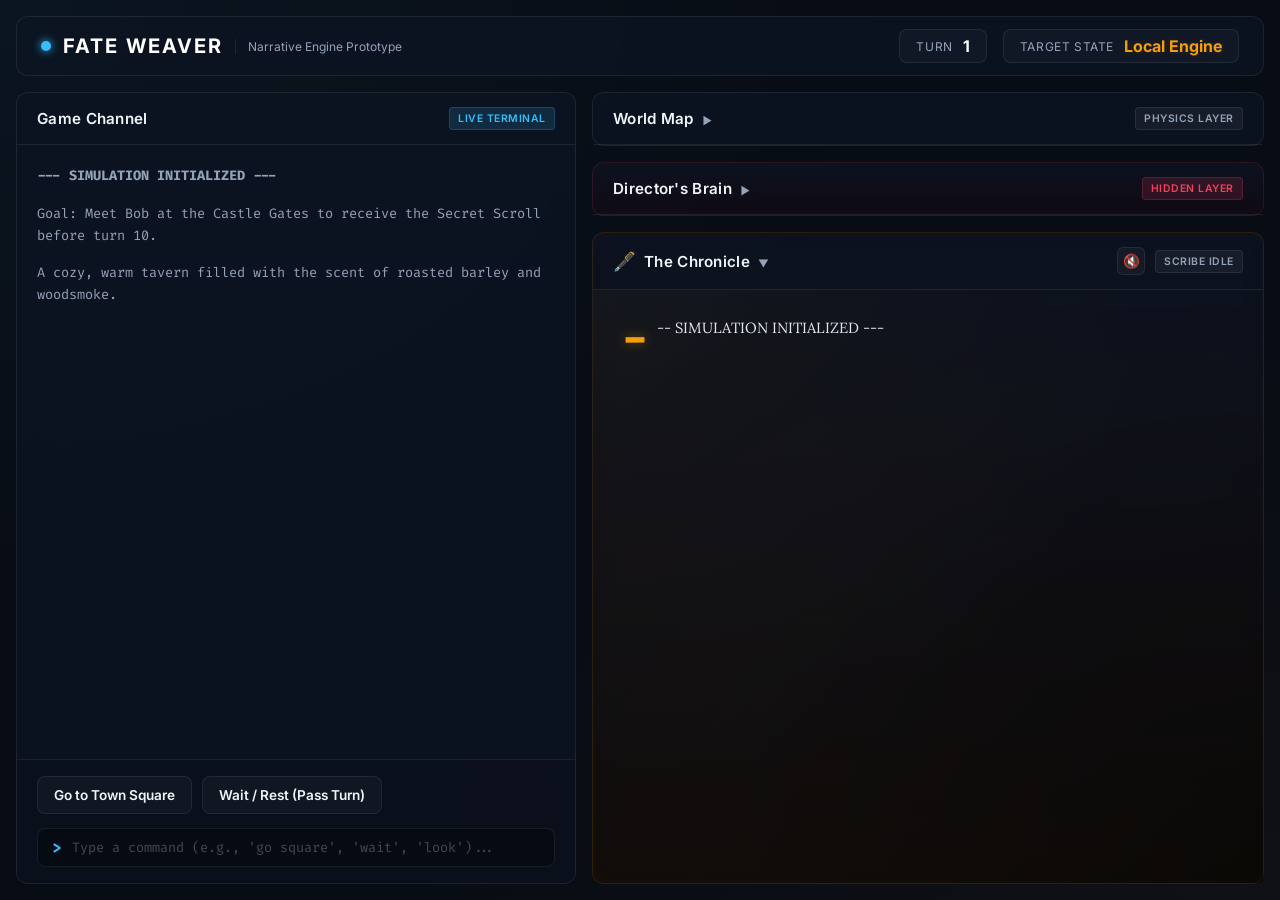
==== index.html @ f789c4ca "baseline: fate weaver engine with dynamic director prompt" ====
<!DOCTYPE html>
<html lang="en">
<head>
    <meta charset="UTF-8">
    <meta name="viewport" content="width=device-width, initial-scale=1.0">
    <title>Fate Weaver: Narrative Convergence Prototype</title>
    <link rel="stylesheet" href="style.css">
    <link href="https://fonts.googleapis.com/css2?family=Fira+Code:wght@400;600&family=Inter:wght@300;400;600;700&family=Lora:ital,wght@0,400;0,600;1,400&display=swap" rel="stylesheet">
</head>
<body>
    <div class="app-container">
        <!-- Header -->
        <header class="app-header">
            <div class="logo">
                <span class="pulse-dot"></span>
                <h1>FATE WEAVER</h1>
                <span class="subtitle">Narrative Engine Prototype</span>
            </div>
            <div class="header-stats">

                <div class="stat-box">
                    <span class="stat-label">Turn</span>
                    <span id="turn-counter" class="stat-value">0</span>
                </div>
                <div class="stat-box">
                    <span class="stat-label">Target State</span>
                    <span id="target-state-badge" class="stat-value warning">Pending</span>
                </div>
            </div>
        </header>

        <!-- Main Workspace -->
        <main class="app-main">
            <!-- Left Column: Full-Height Game Terminal -->
            <section class="panel game-panel">
                <div class="panel-header">
                    <h2>Game Channel</h2>
                    <span class="badge">Live Terminal</span>
                </div>
                <div class="terminal-output" id="terminal-output">
                    <!-- Logs will be appended here -->
                </div>
                <div class="action-bar">
                    <div class="action-buttons" id="action-buttons">
                        <!-- Dynamic buttons will appear here -->
                    </div>
                    <form id="command-form" class="command-form">
                        <span class="prompt">&gt;</span>
                        <input type="text" id="command-input" placeholder="Type a command (e.g., 'go square', 'wait', 'look')..." autocomplete="off">
                    </form>
                </div>
            </section>

            <!-- Right Column: Map, Brain, and Chronicle -->
            <section class="panel-group">
                <!-- Top: World Map Visualization -->
                <div class="panel map-panel collapsed">
                    <div class="panel-header">
                        <h2>World Map</h2>
                        <span class="badge secondary">Physics Layer</span>
                    </div>
                    <div class="map-viewport">
                        <div class="map-connections" id="map-connections">
                            <!-- Visual lines connecting nodes -->
                        </div>
                        <div class="map-nodes" id="map-nodes">
                            <!-- Map rooms will be rendered here dynamically -->
                        </div>
                    </div>
                </div>

                <!-- Middle: Director's Brain (The Hidden Engine) -->
                <div class="panel director-panel collapsed">
                    <div class="panel-header">
                        <h2>Director's Brain</h2>
                        <span class="badge danger">Hidden Layer</span>
                    </div>
                    <div class="director-dashboard">
                        <!-- Top Row: Story Progression -->
                        <div class="dashboard-row-progression">
                            <div class="metric objective-metric">
                                <span class="metric-label">Active Milestone Target</span>
                                <div class="milestone-display-horizontal">
                                    <div class="metric-value text-glow" id="active-milestone-title">Loading Milestone...</div>
                                    <p class="milestone-desc" id="active-milestone-desc">Calculating story objectives...</p>
                                </div>
                                <div class="hud-stats-row-horizontal">
                                    <span><strong>Path Distance:</strong> <span id="actor-distance">N/A</span></span>
                                    <span style="margin-left: 20px;"><strong>Player Inventory:</strong> <span id="player-inventory" style="color: #fbbf24; font-family: 'Fira Code', monospace;">None</span></span>
                                </div>
                            </div>
                            <div class="metric milestones-metric-container">
                                <span class="metric-label">Story Milestones Progress</span>
                                <div id="story-milestones-list" class="story-milestones-list-horizontal">
                                    <!-- Dynamic checklist of milestones -->
                                </div>
                            </div>
                        </div>

                        <!-- Bottom Row: Diagnostics -->
                        <div class="dashboard-grid-horizontal">
                            <div class="metric mode-metric">
                                <span class="metric-label">Engine Mode</span>
                                <span class="metric-value" id="director-mode">Passive Monitor</span>
                            </div>
                            <div class="metric utilities-metric">
                                <span class="metric-label">NPC Utility Monitoring</span>
                                <div id="actor-utilities-list" class="actor-utilities-list-horizontal">
                                    <!-- Dynamic NPC desires will be injected here -->
                                </div>
                            </div>
                            <div class="metric nudges-metric">
                                <span class="metric-label">Active Nudges & Interventions</span>
                                <div class="nudges-log" id="nudges-log">
                                    <!-- Dynamic Director thoughts -->
                                </div>
                            </div>
                        </div>
                    </div>
                </div>

                <!-- Bottom: The Writer's Book Panel (Chronicle) -->
                <div class="panel book-panel">
                    <div class="panel-header">
                        <div style="display: flex; align-items: center; gap: 8px;">
                            <span class="quill-icon" id="quill-icon">🖋️</span>
                            <h2>The Chronicle</h2>
                        </div>
                        <div style="display: flex; align-items: center; gap: 10px;">
                            <button id="tts-toggle" class="btn-icon" title="Toggle Narrator Voice">🔊</button>
                            <span class="badge secondary" id="writer-status">Scribe Idle</span>
                        </div>
                    </div>
                    <div class="book-content" id="book-content">
                        <div class="book-pages" id="book-pages">
                            <p class="book-placeholder">The pages are blank. Begin the journey to write the chronicle...</p>
                        </div>
                    </div>
                </div>
            </section>
        </main>
    </div>

    <script type="module" src="game.js"></script>
</body>
</html>
---- style.css ----
:root {
    --bg-color: #080c14;
    --panel-bg: rgba(13, 20, 35, 0.75);
    --border-color: rgba(255, 255, 255, 0.08);
    --text-primary: #f1f5f9;
    --text-secondary: #94a3b8;
    
    --accent-blue: #38bdf8;
    --accent-blue-glow: rgba(56, 189, 248, 0.15);
    
    --accent-amber: #f59e0b;
    --accent-amber-glow: rgba(245, 158, 11, 0.15);
    
    --accent-red: #f43f5e;
    --accent-red-glow: rgba(244, 63, 94, 0.15);

    --accent-green: #10b981;
}

* {
    box-sizing: border-box;
    margin: 0;
    padding: 0;
}

body {
    background-color: var(--bg-color);
    color: var(--text-primary);
    font-family: 'Inter', sans-serif;
    height: 100vh;
    overflow: hidden;
    background-image: 
        radial-gradient(at 0% 0%, rgba(56, 189, 248, 0.05) 0px, transparent 50%),
        radial-gradient(at 100% 100%, rgba(245, 158, 11, 0.03) 0px, transparent 50%);
}

.app-container {
    display: flex;
    flex-direction: column;
    height: 100vh;
    padding: 16px;
    gap: 16px;
}

/* Header styling */
.app-header {
    display: flex;
    justify-content: space-between;
    align-items: center;
    padding: 12px 24px;
    background: var(--panel-bg);
    border: 1px solid var(--border-color);
    border-radius: 12px;
    backdrop-filter: blur(12px);
}

.logo {
    display: flex;
    align-items: center;
    gap: 12px;
}

.pulse-dot {
    width: 10px;
    height: 10px;
    background-color: var(--accent-blue);
    border-radius: 50%;
    box-shadow: 0 0 10px var(--accent-blue);
    animation: pulse 2s infinite;
}

@keyframes pulse {
    0% { transform: scale(0.95); box-shadow: 0 0 0 0 rgba(56, 189, 248, 0.7); }
    70% { transform: scale(1); box-shadow: 0 0 0 10px rgba(56, 189, 248, 0); }
    100% { transform: scale(0.95); box-shadow: 0 0 0 0 rgba(56, 189, 248, 0); }
}

.logo h1 {
    font-size: 1.25rem;
    font-weight: 700;
    letter-spacing: 0.1em;
    color: #fff;
}

.subtitle {
    font-size: 0.75rem;
    color: var(--text-secondary);
    border-left: 1px solid var(--border-color);
    padding-left: 12px;
}

.header-stats {
    display: flex;
    align-items: center;
    gap: 16px;
}

.settings-group {
    display: flex;
    gap: 8px;
}

.settings-group input {
    background: rgba(0, 0, 0, 0.3);
    border: 1px solid var(--border-color);
    padding: 6px 12px;
    border-radius: 8px;
    color: var(--text-primary);
    font-family: 'Fira Code', monospace;
    font-size: 0.75rem;
    width: 180px;
    outline: none;
    transition: all 0.2s ease;
}

.settings-group input:focus {
    border-color: var(--accent-blue);
    box-shadow: 0 0 8px var(--accent-blue-glow);
}


.stat-box {
    background: rgba(255, 255, 255, 0.03);
    border: 1px solid var(--border-color);
    padding: 6px 16px;
    border-radius: 8px;
    display: flex;
    align-items: center;
    gap: 10px;
}

.stat-label {
    font-size: 0.75rem;
    text-transform: uppercase;
    color: var(--text-secondary);
    letter-spacing: 0.05em;
}

.stat-value {
    font-weight: 700;
    color: #fff;
}

.stat-value.warning {
    color: var(--accent-amber);
    text-shadow: 0 0 8px var(--accent-amber-glow);
}

.stat-value.success {
    color: var(--accent-green);
    text-shadow: 0 0 8px rgba(16, 185, 129, 0.2);
}

/* Layout Main structure */
.app-main {
    display: grid;
    grid-template-columns: 1fr 1.2fr;
    gap: 16px;
    flex-grow: 1;
    min-height: 0;
}

.panel-group {
    display: flex;
    flex-direction: column;
    gap: 16px;
    min-height: 0;
}

/* Panel Design */
.panel {
    background: var(--panel-bg);
    border: 1px solid var(--border-color);
    border-radius: 12px;
    backdrop-filter: blur(12px);
    display: flex;
    flex-direction: column;
    min-height: 0;
}

.panel-header {
    display: flex;
    justify-content: space-between;
    align-items: center;
    padding: 14px 20px;
    border-bottom: 1px solid var(--border-color);
}

.panel-header h2 {
    font-size: 0.95rem;
    font-weight: 600;
    letter-spacing: 0.02em;
}

.badge {
    font-size: 0.65rem;
    text-transform: uppercase;
    padding: 4px 8px;
    border-radius: 4px;
    background: var(--accent-blue-glow);
    color: var(--accent-blue);
    border: 1px solid rgba(56, 189, 248, 0.2);
    letter-spacing: 0.05em;
    font-weight: 600;
}

.badge.secondary {
    background: rgba(255, 255, 255, 0.05);
    color: var(--text-secondary);
    border-color: var(--border-color);
}

.badge.danger {
    background: var(--accent-red-glow);
    color: var(--accent-red);
    border-color: rgba(244, 63, 94, 0.2);
}

/* Left panel (Game Channel Console) */
.game-panel {
    flex-grow: 1;
}

.terminal-output {
    flex-grow: 1;
    overflow-y: auto;
    padding: 20px;
    font-family: 'Fira Code', monospace;
    font-size: 0.85rem;
    line-height: 1.6;
    display: flex;
    flex-direction: column;
    gap: 12px;
}

.terminal-output p {
    margin-bottom: 4px;
}

.log-system {
    color: var(--text-secondary);
}

.log-player {
    color: var(--accent-blue);
    border-left: 2px solid var(--accent-blue);
    padding-left: 8px;
}

.log-npc {
    color: var(--accent-amber);
    border-left: 2px solid var(--accent-amber);
    padding-left: 8px;
}

.log-event {
    color: var(--accent-green);
    background: rgba(16, 185, 129, 0.05);
    padding: 8px 12px;
    border-radius: 6px;
}

.log-director-announce {
    color: var(--accent-red);
    background: rgba(244, 63, 94, 0.05);
    padding: 8px 12px;
    border-radius: 6px;
    font-weight: 600;
}

.action-bar {
    padding: 16px 20px;
    border-top: 1px solid var(--border-color);
    background: rgba(0, 0, 0, 0.1);
}

.action-buttons {
    display: flex;
    flex-wrap: wrap;
    gap: 10px;
}

.btn {
    background: rgba(255, 255, 255, 0.03);
    border: 1px solid var(--border-color);
    color: var(--text-primary);
    padding: 10px 16px;
    border-radius: 8px;
    font-family: 'Inter', sans-serif;
    font-size: 0.85rem;
    font-weight: 600;
    cursor: pointer;
    transition: all 0.2s ease;
}

.btn:hover:not(:disabled) {
    background: var(--accent-blue-glow);
    border-color: var(--accent-blue);
    box-shadow: 0 0 10px var(--accent-blue-glow);
}

.btn:disabled {
    opacity: 0.4;
    cursor: not-allowed;
}

/* Map panel */
.map-panel {
    flex-grow: 1.5;
    position: relative;
}

.map-viewport {
    flex-grow: 1;
    position: relative;
    overflow: hidden;
    background: radial-gradient(circle at center, rgba(16, 22, 37, 0.4) 0%, rgba(8, 12, 20, 0.8) 100%);
    margin-top: -12px; /* raise map slightly */
}

.map-connections {
    position: absolute;
    top: 0;
    left: 0;
    width: 100%;
    height: 100%;
    pointer-events: none;
}

.connection-line {
    position: absolute;
    background: linear-gradient(90deg, rgba(56, 189, 248, 0.2) 0%, rgba(245, 158, 11, 0.2) 100%);
    height: 2px;
    transform-origin: left center;
}

.connection-line.blocked {
    background: linear-gradient(90deg, var(--accent-red) 0%, rgba(244, 63, 94, 0.2) 100%);
    box-shadow: 0 0 8px var(--accent-red);
}

.map-nodes {
    position: absolute;
    top: 0;
    left: 0;
    width: 100%;
    height: 100%;
}

.room-node {
    position: absolute;
    width: 110px;
    height: 110px;
    background: rgba(16, 24, 48, 0.7);
    border: 1px solid rgba(255, 255, 255, 0.1);
    border-radius: 50%;
    display: flex;
    flex-direction: column;
    justify-content: center;
    align-items: center;
    transform: translate(-50%, -50%);
    transition: all 0.3s cubic-bezier(0.4, 0, 0.2, 1);
    cursor: pointer;
    box-shadow: 0 4px 20px rgba(0, 0, 0, 0.3);
}

.room-node:hover {
    border-color: var(--accent-blue);
    box-shadow: 0 0 15px var(--accent-blue-glow);
}

.room-node.active-room {
    border-color: var(--accent-blue);
    box-shadow: 0 0 20px rgba(56, 189, 248, 0.3);
    background: rgba(56, 189, 248, 0.05);
}

.room-node.blocked {
    border-color: var(--accent-red);
    box-shadow: 0 0 20px rgba(244, 63, 94, 0.3);
    background: rgba(244, 63, 94, 0.05);
}

.room-node.blocked::after {
    content: "BLOCKED";
    position: absolute;
    bottom: -24px;
    font-size: 0.65rem;
    color: var(--accent-red);
    font-weight: 700;
    letter-spacing: 0.05em;
}

.room-name {
    font-weight: 600;
    font-size: 0.75rem;
    text-transform: uppercase;
    letter-spacing: 0.02em;
    margin-bottom: 6px;
    text-align: center;
}

.actor-dots {
    display: flex;
    gap: 6px;
    margin-top: 4px;
}

.dot {
    width: 12px;
    height: 12px;
    border-radius: 50%;
    position: relative;
}

.dot.player-dot {
    background-color: var(--accent-blue);
    box-shadow: 0 0 8px var(--accent-blue);
}

.dot.npc-dot {
    background-color: var(--accent-amber);
    box-shadow: 0 0 8px var(--accent-amber);
}

.dot.thief-dot {
    background-color: #a855f7;
    box-shadow: 0 0 8px #a855f7;
}

/* Tooltip for dots */
.dot::before {
    content: attr(data-tooltip);
    position: absolute;
    bottom: 18px;
    left: 50%;
    transform: translateX(-50%);
    background: #000;
    color: #fff;
    font-size: 0.6rem;
    padding: 2px 6px;
    border-radius: 4px;
    white-space: nowrap;
    opacity: 0;
    pointer-events: none;
    transition: opacity 0.2s ease;
}

.dot:hover::before {
    opacity: 1;
}

/* Director Brain Panel styling */
.director-panel {
    flex-grow: 0.8;
    background: linear-gradient(180deg, var(--panel-bg) 0%, rgba(20, 10, 20, 0.7) 100%);
    border-color: rgba(244, 63, 94, 0.15);
}

.director-dashboard {
    padding: 16px 20px;
    display: flex;
    flex-direction: column;
    gap: 14px;
    flex-grow: 1;
    min-height: 0;
}

.dashboard-row {
    display: flex;
}

.dashboard-grid {
    display: grid;
    grid-template-columns: 1fr 1fr;
    gap: 12px;
    flex-grow: 1;
    min-height: 0;
}

.metric {
    background: rgba(0, 0, 0, 0.25);
    border: 1px solid rgba(255, 255, 255, 0.03);
    border-radius: 8px;
    padding: 10px 14px;
    display: flex;
    flex-direction: column;
    gap: 6px;
    min-height: 0;
}

.metric-label {
    font-size: 0.65rem;
    text-transform: uppercase;
    letter-spacing: 0.05em;
    color: var(--text-secondary);
}

.metric-value {
    font-size: 0.85rem;
    font-weight: 600;
}

.text-glow {
    color: var(--accent-amber);
    text-shadow: 0 0 8px rgba(245, 158, 11, 0.3);
}

.utility-bar-container {
    display: flex;
    flex-direction: column;
    gap: 4px;
    font-size: 0.7rem;
}

.utility-row {
    display: flex;
    justify-content: space-between;
}

.nudges-log {
    height: 95px;
    overflow-y: auto;
    font-family: 'Fira Code', monospace;
    font-size: 0.7rem;
    color: var(--text-secondary);
    display: flex;
    flex-direction: column;
    gap: 4px;
}

.nudge-entry {
    border-left: 2px solid var(--accent-red);
    padding-left: 6px;
    margin-bottom: 2px;
}

/* Command Text Input */
.command-form {
    display: flex;
    align-items: center;
    margin-top: 14px;
    background: rgba(0, 0, 0, 0.3);
    border: 1px solid var(--border-color);
    border-radius: 8px;
    padding: 8px 14px;
    gap: 10px;
}

.command-form:focus-within {
    border-color: var(--accent-blue);
    box-shadow: 0 0 10px var(--accent-blue-glow);
}

.prompt {
    font-family: 'Fira Code', monospace;
    color: var(--accent-blue);
    font-weight: bold;
    user-select: none;
}

#command-input {
    background: transparent;
    border: none;
    outline: none;
    color: var(--text-primary);
    font-family: 'Fira Code', monospace;
    font-size: 0.85rem;
    flex-grow: 1;
}

#command-input::placeholder {
    color: rgba(255, 255, 255, 0.25);
}

/* Director Dashboard Progression Row styling */
.dashboard-row-progression {
    display: grid;
    grid-template-columns: 1.5fr 1fr;
    gap: 12px;
    margin-bottom: 12px;
}

.milestone-display-horizontal {
    display: flex;
    flex-direction: column;
    gap: 2px;
    flex-grow: 1;
}

.milestone-desc {
    font-size: 0.7rem;
    color: var(--text-secondary);
    line-height: 1.35;
    margin-top: 2px;
}

.hud-stats-row-horizontal {
    display: flex;
    font-size: 0.7rem;
    color: var(--text-secondary);
    margin-top: 4px;
    border-top: 1px solid rgba(255, 255, 255, 0.05);
    padding-top: 4px;
}

.hud-stats-row-horizontal strong {
    color: var(--text-primary);
}

.story-milestones-list-horizontal {
    display: flex;
    gap: 10px;
    align-items: center;
    overflow-x: auto;
    flex-grow: 1;
    scrollbar-width: thin;
    padding-bottom: 2px;
}

.story-milestones-list-horizontal .milestone-item {
    display: flex;
    align-items: center;
    gap: 8px;
    padding: 6px 10px;
    border-radius: 6px;
    background: rgba(255, 255, 255, 0.02);
    border: 1px solid rgba(255, 255, 255, 0.04);
    min-width: 155px;
    flex-shrink: 0;
    height: 48px;
}

/* Horizontal Director Dashboard Layout */
.dashboard-grid-horizontal {
    display: grid;
    grid-template-columns: 1fr 2.5fr 2.5fr;
    gap: 12px;
    align-items: stretch;
    height: 110px;
}

.mode-metric {
    justify-content: center;
    align-items: center;
    text-align: center;
}

.utilities-metric {
    min-width: 0;
}

.nudges-metric {
    min-width: 0;
}

.actor-utilities-list-horizontal {
    display: flex;
    gap: 8px;
    overflow-x: auto;
    padding-bottom: 4px;
    flex-grow: 1;
    scrollbar-width: thin;
    height: 80px;
}

.actor-utilities-list-horizontal .actor-utility-card {
    min-width: 175px;
    flex-shrink: 0;
    background: rgba(255, 255, 255, 0.02);
    border: 1px solid rgba(255, 255, 255, 0.04);
    border-radius: 6px;
    padding: 6px 10px;
    font-size: 0.7rem;
    height: 70px;
    overflow: hidden;
}

.actor-utility-name {
    font-weight: 700;
    display: block;
    text-transform: uppercase;
    font-size: 0.65rem;
    letter-spacing: 0.05em;
}

.utility-rows-container {
    display: grid;
    grid-template-columns: 1fr 1fr;
    gap: 2px 6px;
    margin-top: 4px;
}

.utility-row {
    display: flex;
    justify-content: space-between;
    font-size: 0.6rem;
    color: var(--text-secondary);
}

.utility-label {
    text-transform: capitalize;
}

.utility-val {
    font-weight: 600;
    color: var(--text-primary);
}

.nudges-log {
    height: 70px;
    overflow-y: auto;
    font-family: 'Fira Code', monospace;
    font-size: 0.7rem;
    color: var(--text-secondary);
    display: flex;
    flex-direction: column;
    gap: 4px;
}

/* Story Milestones Checklist Styles */
.milestone-dot {
    width: 6px;
    height: 6px;
    border-radius: 50%;
    background: rgba(255, 255, 255, 0.2);
    flex-shrink: 0;
}

.milestone-info {
    display: flex;
    flex-direction: column;
    gap: 1px;
}

.milestone-title {
    font-size: 0.7rem;
    font-weight: 600;
}

.milestone-status {
    font-size: 0.55rem;
    text-transform: uppercase;
    letter-spacing: 0.05em;
    color: var(--text-secondary);
}

/* Milestone States */
.milestone-item.locked {
    opacity: 0.5;
}

.milestone-item.active {
    background: var(--accent-blue-glow);
    border-color: rgba(56, 189, 248, 0.2);
}

.milestone-item.active .milestone-dot {
    background: var(--accent-blue);
    box-shadow: 0 0 6px var(--accent-blue);
    animation: pulse-small 1.5s infinite;
}

.milestone-item.active .milestone-status {
    color: var(--accent-blue);
    font-weight: 600;
}

.milestone-item.completed {
    background: rgba(16, 185, 129, 0.05);
    border-color: rgba(16, 185, 129, 0.15);
}

.milestone-item.completed .milestone-dot {
    background: var(--accent-green);
    box-shadow: 0 0 6px rgba(16, 185, 129, 0.4);
}

.milestone-item.completed .milestone-status {
    color: var(--accent-green);
    font-weight: 600;
}

@keyframes pulse-small {
    0% { transform: scale(0.9); opacity: 0.8; }
    50% { transform: scale(1.1); opacity: 1; }
    100% { transform: scale(0.9); opacity: 0.8; }
}

/* --- THE CHRONICLE / WRITER PANEL --- */
.book-panel {
    flex-grow: 1.8;
    border-color: rgba(245, 158, 11, 0.12) !important;
    background: linear-gradient(180deg, var(--panel-bg) 0%, rgba(20, 14, 8, 0.8) 100%) !important;
    box-shadow: inset 0 0 20px rgba(245, 158, 11, 0.02);
}

/* Collapsible Panels */
.panel.collapsed {
    flex-grow: 0 !important;
    flex-shrink: 0 !important;
}
.panel.collapsed > *:not(.panel-header) {
    display: none !important;
}
.panel:not(.game-panel) .panel-header {
    cursor: pointer;
    user-select: none;
    transition: background-color 0.2s ease;
}
.panel:not(.game-panel) .panel-header:hover {
    background: rgba(255, 255, 255, 0.03);
}
.fold-arrow {
    font-size: 0.65rem;
    color: var(--text-secondary);
    display: inline-block;
    margin-left: 8px;
    transition: transform 0.25s ease;
}
.panel.collapsed .fold-arrow {
    transform: rotate(-90deg);
}

.book-content {
    flex-grow: 1;
    overflow-y: auto;
    padding: 24px 28px;
    font-family: 'Lora', 'Georgia', serif;
    font-size: 0.92rem;
    line-height: 1.85;
    color: #e2e8f0;
    position: relative;
    background-image: 
        radial-gradient(at 0% 0%, rgba(245, 158, 11, 0.04) 0px, transparent 60%),
        radial-gradient(at 100% 100%, rgba(0, 0, 0, 0.4) 0px, transparent 60%);
    scrollbar-width: thin;
}

.book-pages {
    max-width: 100%;
    margin: 0 auto;
    display: flex;
    flex-direction: column;
    gap: 20px;
}

.book-placeholder {
    font-style: italic;
    color: var(--text-secondary);
    text-align: center;
    margin-top: 40px;
    font-size: 0.8rem;
    letter-spacing: 0.03em;
    font-family: 'Inter', sans-serif;
}

.book-paragraph {
    text-indent: 28px;
    margin-bottom: 0;
    text-align: justify;
    animation: fadeInParagraph 0.6s cubic-bezier(0.16, 1, 0.3, 1) forwards;
    position: relative;
}

.book-paragraph.first-paragraph {
    text-indent: 0;
}

.drop-cap {
    float: left;
    font-size: 3.2rem;
    line-height: 0.85;
    padding-top: 2px;
    padding-right: 10px;
    padding-left: 2px;
    font-weight: 700;
    color: var(--accent-amber);
    text-shadow: 0 0 12px rgba(245, 158, 11, 0.45);
    font-family: 'Lora', 'Georgia', serif;
    user-select: none;
}

.typewriter-cursor::after {
    content: "█";
    font-size: 0.85rem;
    color: var(--accent-amber);
    animation: cursorBlink 0.9s step-end infinite;
    margin-left: 3px;
    display: inline-block;
    vertical-align: middle;
}

@keyframes cursorBlink {
    from, to { opacity: 0; }
    50% { opacity: 1; }
}

.quill-icon {
    display: inline-block;
    font-size: 1.15rem;
    transform-origin: bottom right;
    transition: transform 0.3s ease;
}

.quill-icon.writing {
    animation: quillWrite 1.5s ease-in-out infinite;
}

@keyframes quillWrite {
    0%, 100% { transform: rotate(0deg) translate(0, 0); }
    20% { transform: rotate(-12deg) translate(-1px, -1px); }
    40% { transform: rotate(6deg) translate(1px, 0px); }
    60% { transform: rotate(-8deg) translate(-1px, 0px); }
    80% { transform: rotate(4deg) translate(0px, 0px); }
}

#writer-status.writing-mode {
    background: rgba(245, 158, 11, 0.12) !important;
    color: var(--accent-amber) !important;
    border-color: rgba(245, 158, 11, 0.25) !important;
    box-shadow: 0 0 10px rgba(245, 158, 11, 0.15);
}

@keyframes fadeInParagraph {
    from { opacity: 0; transform: translateY(8px); }
    to { opacity: 1; transform: translateY(0); }
}

/* Narrator toggle button */
.btn-icon {
    background: rgba(255, 255, 255, 0.04);
    border: 1px solid rgba(255, 255, 255, 0.08);
    color: var(--text-secondary);
    border-radius: 6px;
    width: 28px;
    height: 28px;
    cursor: pointer;
    transition: all 0.2s ease;
    display: flex;
    align-items: center;
    justify-content: center;
    font-size: 0.85rem;
    padding: 0;
}
.btn-icon:hover {
    background: rgba(245, 158, 11, 0.08);
    border-color: rgba(245, 158, 11, 0.25);
    color: var(--accent-amber);
    box-shadow: 0 0 8px rgba(245, 158, 11, 0.1);
}
.btn-icon.active {
    background: rgba(245, 158, 11, 0.15) !important;
    border-color: rgba(245, 158, 11, 0.4) !important;
    color: var(--accent-amber) !important;
    box-shadow: 0 0 10px rgba(245, 158, 11, 0.2) !important;
}
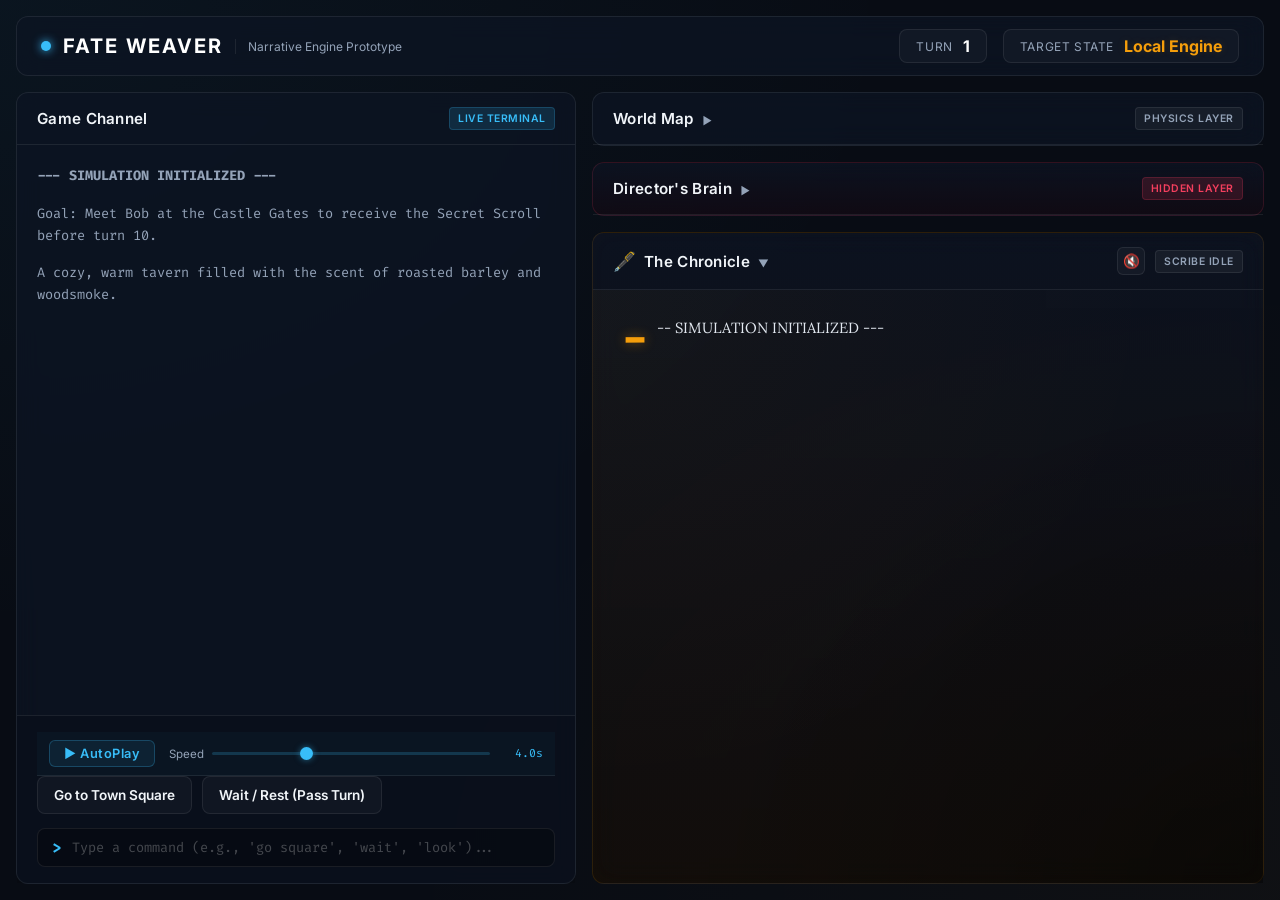
==== commit 2d2e1c2e: "feat: AutoPlay engine with decision points and smart-pause override" ====
--- a/index.html
+++ b/index.html
@@ -41,6 +41,14 @@
                     <!-- Logs will be appended here -->
                 </div>
                 <div class="action-bar">
+                    <div class="autoplay-controls">
+                        <button id="autoplay-toggle" class="btn btn-autoplay" title="Let the story advance automatically">&#9654; AutoPlay</button>
+                        <div class="autoplay-speed-row">
+                            <label for="autoplay-speed" class="autoplay-speed-label">Speed</label>
+                            <input type="range" id="autoplay-speed" min="1000" max="10000" step="500" value="4000" class="autoplay-slider">
+                            <span id="autoplay-speed-label" class="autoplay-speed-value">4.0s</span>
+                        </div>
+                    </div>
                     <div class="action-buttons" id="action-buttons">
                         <!-- Dynamic buttons will appear here -->
                     </div>
--- a/style.css
+++ b/style.css
@@ -956,4 +956,153 @@
     box-shadow: 0 0 10px rgba(245, 158, 11, 0.2) !important;
 }
 
-
+/* ===================================================
+   AUTOPLAY CONTROLS
+   =================================================== */
+
+.autoplay-controls {
+    display: flex;
+    align-items: center;
+    gap: 14px;
+    padding: 8px 12px;
+    border-bottom: 1px solid var(--border-color);
+    background: rgba(56, 189, 248, 0.03);
+}
+
+.btn-autoplay {
+    background: rgba(56, 189, 248, 0.08);
+    border: 1px solid rgba(56, 189, 248, 0.25);
+    color: var(--accent-blue);
+    font-size: 0.8rem;
+    font-weight: 600;
+    letter-spacing: 0.04em;
+    padding: 5px 14px;
+    border-radius: 6px;
+    cursor: pointer;
+    transition: background 0.2s, box-shadow 0.2s, border-color 0.2s;
+    white-space: nowrap;
+    flex-shrink: 0;
+}
+.btn-autoplay:hover {
+    background: rgba(56, 189, 248, 0.16);
+    box-shadow: 0 0 12px rgba(56, 189, 248, 0.2);
+}
+.btn-autoplay.active {
+    background: rgba(56, 189, 248, 0.18);
+    border-color: var(--accent-blue);
+    box-shadow: 0 0 16px rgba(56, 189, 248, 0.3);
+    color: #fff;
+}
+
+.autoplay-speed-row {
+    display: flex;
+    align-items: center;
+    gap: 8px;
+    flex: 1;
+}
+.autoplay-speed-label {
+    font-size: 0.72rem;
+    color: var(--text-secondary);
+    white-space: nowrap;
+}
+.autoplay-slider {
+    flex: 1;
+    appearance: none;
+    height: 3px;
+    border-radius: 2px;
+    background: rgba(56, 189, 248, 0.2);
+    outline: none;
+    cursor: pointer;
+}
+.autoplay-slider::-webkit-slider-thumb {
+    appearance: none;
+    width: 13px;
+    height: 13px;
+    border-radius: 50%;
+    background: var(--accent-blue);
+    box-shadow: 0 0 6px rgba(56, 189, 248, 0.5);
+    cursor: pointer;
+}
+.autoplay-speed-value {
+    font-size: 0.72rem;
+    color: var(--accent-blue);
+    font-family: 'Fira Code', monospace;
+    min-width: 2.8rem;
+    text-align: right;
+}
+
+/* ===================================================
+   DECISION POINT MODAL
+   =================================================== */
+
+.decision-overlay {
+    position: fixed;
+    inset: 0;
+    background: rgba(4, 8, 18, 0.82);
+    backdrop-filter: blur(6px);
+    display: flex;
+    align-items: center;
+    justify-content: center;
+    z-index: 9999;
+    opacity: 0;
+    transition: opacity 0.35s ease;
+}
+.decision-overlay.visible {
+    opacity: 1;
+}
+
+.decision-box {
+    background: rgba(13, 22, 40, 0.96);
+    border: 1px solid rgba(245, 158, 11, 0.35);
+    border-radius: 14px;
+    padding: 36px 40px;
+    max-width: 560px;
+    width: 90%;
+    box-shadow:
+        0 0 60px rgba(245, 158, 11, 0.12),
+        0 24px 48px rgba(0, 0, 0, 0.6);
+    animation: decision-rise 0.35s cubic-bezier(0.22, 1, 0.36, 1) forwards;
+}
+
+@keyframes decision-rise {
+    from { transform: translateY(20px); opacity: 0; }
+    to   { transform: translateY(0);    opacity: 1; }
+}
+
+.decision-prompt {
+    font-family: 'Lora', serif;
+    font-size: 1.05rem;
+    line-height: 1.7;
+    color: var(--text-primary);
+    margin-bottom: 28px;
+    border-left: 3px solid var(--accent-amber);
+    padding-left: 16px;
+}
+
+.decision-choices {
+    display: flex;
+    flex-direction: column;
+    gap: 10px;
+}
+
+.decision-btn {
+    background: rgba(245, 158, 11, 0.07);
+    border: 1px solid rgba(245, 158, 11, 0.28);
+    color: var(--accent-amber);
+    font-size: 0.88rem;
+    font-weight: 600;
+    padding: 11px 18px;
+    border-radius: 8px;
+    text-align: left;
+    cursor: pointer;
+    transition: background 0.18s, box-shadow 0.18s, border-color 0.18s, transform 0.12s;
+}
+.decision-btn:hover {
+    background: rgba(245, 158, 11, 0.16);
+    border-color: var(--accent-amber);
+    box-shadow: 0 0 14px rgba(245, 158, 11, 0.2);
+    transform: translateX(4px);
+}
+.decision-btn:active {
+    transform: translateX(2px) scale(0.98);
+}
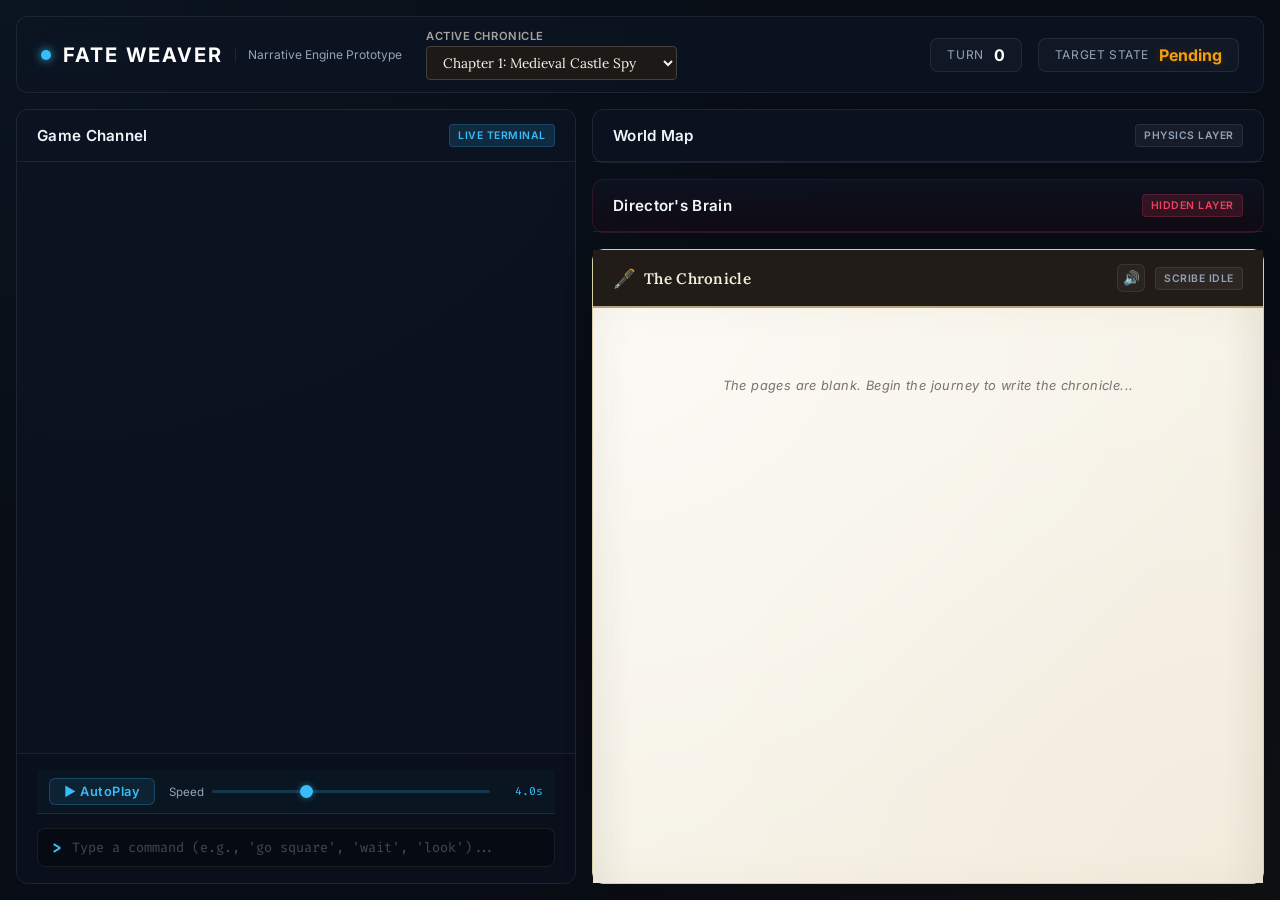
==== commit a5691a24: "feat: establish scenery-agnostic architecture with dynamic story hotswapping" ====
--- a/index.html
+++ b/index.html
@@ -15,6 +15,13 @@
                 <span class="pulse-dot"></span>
                 <h1>FATE WEAVER</h1>
                 <span class="subtitle">Narrative Engine Prototype</span>
+            </div>
+            <div class="story-selector-container" style="margin-left: 24px; margin-right: auto; display: flex; flex-direction: column; justify-content: center;">
+                <label for="story-select" style="font-size: 0.7rem; color: #a7a29f; letter-spacing: 0.05em; text-transform: uppercase; margin-bottom: 3px; font-weight: 600;">Active Chronicle</label>
+                <select id="story-select" style="background: #1c1917; border: 1px solid #44403c; color: #f7f3e8; border-radius: 4px; padding: 6px 12px; font-family: 'Lora', serif; font-size: 0.85rem; cursor: pointer; outline: none; transition: border-color 0.2s;">
+                    <option value="castle">Chapter 1: Medieval Castle Spy</option>
+                    <option value="alchemist_elixir">Chapter 2: The Alchemist's Elixir</option>
+                </select>
             </div>
             <div class="header-stats">
 
--- a/style.css
+++ b/style.css
@@ -267,6 +267,11 @@
     border-radius: 6px;
     font-weight: 600;
 }
+
+.log-narrator {
+    display: none;
+}
+
 
 .action-bar {
     padding: 16px 20px;
@@ -790,9 +795,21 @@
 /* --- THE CHRONICLE / WRITER PANEL --- */
 .book-panel {
     flex-grow: 1.8;
-    border-color: rgba(245, 158, 11, 0.12) !important;
-    background: linear-gradient(180deg, var(--panel-bg) 0%, rgba(20, 14, 8, 0.8) 100%) !important;
-    box-shadow: inset 0 0 20px rgba(245, 158, 11, 0.02);
+    border: 1px solid #d8cea6 !important;
+    background: #fdfbf7 !important;
+    box-shadow: 
+        inset 0 0 30px rgba(0, 0, 0, 0.02),
+        0 10px 30px rgba(0, 0, 0, 0.15) !important;
+}
+
+.book-panel .panel-header {
+    background: #221c18 !important;
+    border-bottom: 2px solid #b5a47e !important;
+}
+
+.book-panel .panel-header h2 {
+    color: #f5eedc !important;
+    font-family: 'Lora', 'Georgia', serif;
 }
 
 /* Collapsible Panels */
@@ -825,15 +842,18 @@
 .book-content {
     flex-grow: 1;
     overflow-y: auto;
-    padding: 24px 28px;
+    padding: 26px 32px;
     font-family: 'Lora', 'Georgia', serif;
-    font-size: 0.92rem;
-    line-height: 1.85;
-    color: #e2e8f0;
+    font-size: 0.94rem;
+    line-height: 1.9;
+    color: #1c1917; /* Warm, rich soft black */
     position: relative;
+    background-color: #f7f3e8; /* Natural warm paper cream */
     background-image: 
-        radial-gradient(at 0% 0%, rgba(245, 158, 11, 0.04) 0px, transparent 60%),
-        radial-gradient(at 100% 100%, rgba(0, 0, 0, 0.4) 0px, transparent 60%);
+        radial-gradient(at 0% 0%, rgba(255, 255, 255, 0.6) 0px, transparent 70%),
+        radial-gradient(at 100% 100%, rgba(220, 205, 175, 0.2) 0px, transparent 65%),
+        linear-gradient(to right, rgba(0, 0, 0, 0.04) 0%, transparent 6%, transparent 94%, rgba(0, 0, 0, 0.04) 100%);
+    box-shadow: inset 0 0 40px rgba(139, 92, 26, 0.05);
     scrollbar-width: thin;
 }
 
@@ -847,7 +867,7 @@
 
 .book-placeholder {
     font-style: italic;
-    color: var(--text-secondary);
+    color: #78716c;
     text-align: center;
     margin-top: 40px;
     font-size: 0.8rem;
@@ -875,16 +895,16 @@
     padding-right: 10px;
     padding-left: 2px;
     font-weight: 700;
-    color: var(--accent-amber);
-    text-shadow: 0 0 12px rgba(245, 158, 11, 0.45);
+    color: #991b1b; /* Rich crimson wax seal red */
     font-family: 'Lora', 'Georgia', serif;
     user-select: none;
+    text-shadow: 1px 1px 1px rgba(0,0,0,0.1);
 }
 
 .typewriter-cursor::after {
     content: "█";
     font-size: 0.85rem;
-    color: var(--accent-amber);
+    color: #991b1b;
     animation: cursorBlink 0.9s step-end infinite;
     margin-left: 3px;
     display: inline-block;
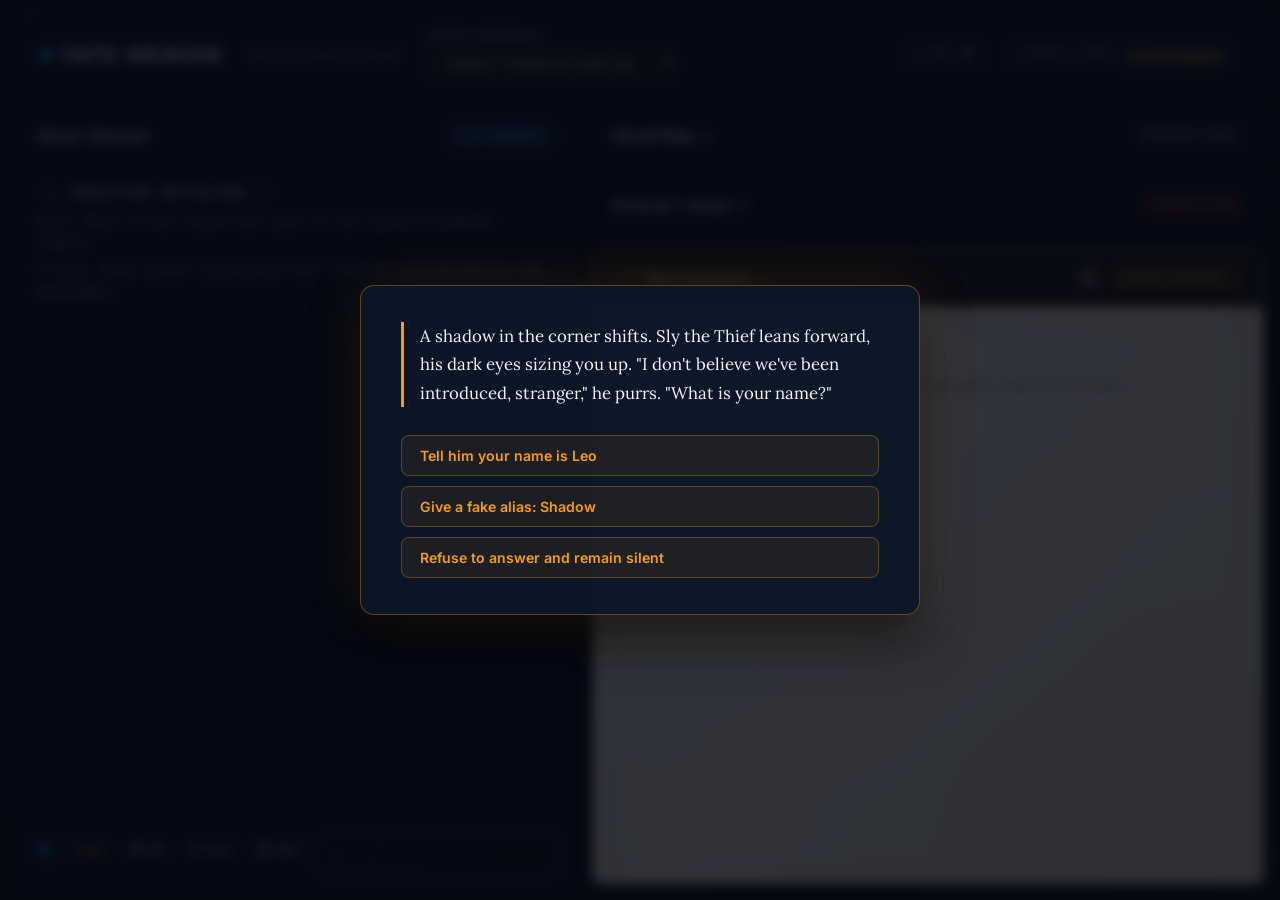
==== commit a2449a75: "feat: Chronicle-First UI — interleaved narrative, collapsible history, compact input bar + AutoPlay " ====
--- a/index.html
+++ b/index.html
@@ -47,21 +47,36 @@
                 <div class="terminal-output" id="terminal-output">
                     <!-- Logs will be appended here -->
                 </div>
-                <div class="action-bar">
-                    <div class="autoplay-controls">
-                        <button id="autoplay-toggle" class="btn btn-autoplay" title="Let the story advance automatically">&#9654; AutoPlay</button>
-                        <div class="autoplay-speed-row">
-                            <label for="autoplay-speed" class="autoplay-speed-label">Speed</label>
+                <!-- AutoPlay Popover (anchored above ▶ button) -->
+                <div class="popover" id="popover-autoplay" role="dialog" aria-label="AutoPlay settings">
+                    <div class="popover-header">&#9654; AutoPlay</div>
+                    <div class="popover-body">
+                        <div class="popover-speed-row">
+                            <label for="autoplay-speed" class="popover-speed-label">Speed</label>
                             <input type="range" id="autoplay-speed" min="1000" max="10000" step="500" value="4000" class="autoplay-slider">
                             <span id="autoplay-speed-label" class="autoplay-speed-value">4.0s</span>
                         </div>
                     </div>
-                    <div class="action-buttons" id="action-buttons">
-                        <!-- Dynamic buttons will appear here -->
+                    <button id="autoplay-start" class="popover-action">&#9654; Start AutoPlay</button>
+                </div>
+
+                <!-- Compact Tape-Recorder Action Bar -->
+                <div class="action-bar-compact">
+                    <!-- AutoPlay toggle (opens popover when stopped, stops immediately when running) -->
+                    <button id="autoplay-toggle" class="btn-compact btn-autoplay-icon" title="AutoPlay">&#9654;</button>
+
+                    <!-- Direction shortcuts (dynamic, filled by updateUI) -->
+                    <div class="dir-buttons" id="dir-buttons"></div>
+
+                    <!-- Action shortcuts -->
+                    <div class="action-shortcut-buttons" id="action-buttons">
+                        <!-- Dynamic action buttons appear here -->
                     </div>
+
+                    <!-- Text input -->
                     <form id="command-form" class="command-form">
                         <span class="prompt">&gt;</span>
-                        <input type="text" id="command-input" placeholder="Type a command (e.g., 'go square', 'wait', 'look')..." autocomplete="off">
+                        <input type="text" id="command-input" placeholder="Command..." autocomplete="off">
                     </form>
                 </div>
             </section>
--- a/style.css
+++ b/style.css
@@ -273,18 +273,114 @@
 }
 
 
-.action-bar {
-    padding: 16px 20px;
+/* =====================================================
+   COMPACT TAPE-RECORDER INPUT BAR
+   ===================================================== */
+
+.action-bar-compact {
+    display: flex;
+    align-items: center;
+    gap: 6px;
+    padding: 8px 14px;
     border-top: 1px solid var(--border-color);
-    background: rgba(0, 0, 0, 0.1);
-}
-
-.action-buttons {
-    display: flex;
-    flex-wrap: wrap;
-    gap: 10px;
-}
-
+    background: rgba(0, 0, 0, 0.12);
+    flex-wrap: nowrap;
+    overflow: hidden;
+}
+
+.dir-buttons {
+    display: flex;
+    gap: 4px;
+    flex-shrink: 0;
+}
+
+.action-shortcut-buttons {
+    display: flex;
+    gap: 4px;
+    flex-shrink: 0;
+}
+
+/* Compact buttons: directions + actions */
+.btn-compact {
+    background: rgba(255, 255, 255, 0.03);
+    border: 1px solid var(--border-color);
+    color: var(--text-secondary);
+    padding: 0 10px;
+    height: 30px;
+    border-radius: 6px;
+    font-family: 'Inter', sans-serif;
+    font-size: 0.72rem;
+    font-weight: 600;
+    cursor: pointer;
+    transition: all 0.15s ease;
+    white-space: nowrap;
+    flex-shrink: 0;
+}
+
+.btn-compact:hover:not(:disabled) {
+    background: var(--accent-blue-glow);
+    border-color: var(--accent-blue);
+    color: var(--accent-blue);
+    box-shadow: 0 0 8px var(--accent-blue-glow);
+}
+
+.btn-compact:disabled {
+    opacity: 0.35;
+    cursor: not-allowed;
+}
+
+/* Direction buttons: slightly smaller, accent amber */
+.btn-compact.btn-dir {
+    height: 28px;
+    padding: 0 8px;
+    border-color: rgba(245, 158, 11, 0.2);
+    color: var(--accent-amber);
+    font-size: 0.68rem;
+}
+
+.btn-compact.btn-dir:hover:not(:disabled) {
+    background: var(--accent-amber-glow);
+    border-color: var(--accent-amber);
+    color: var(--accent-amber);
+    box-shadow: 0 0 8px var(--accent-amber-glow);
+}
+
+/* Action buttons: Talk / Look / Wait */
+.btn-compact.btn-action {
+    height: 28px;
+    font-size: 0.70rem;
+    color: var(--text-secondary);
+}
+
+/* AutoPlay icon button */
+.btn-autoplay-icon {
+    width: 30px;
+    height: 30px;
+    padding: 0;
+    font-size: 0.9rem;
+    display: flex;
+    align-items: center;
+    justify-content: center;
+    flex-shrink: 0;
+    border-color: rgba(56, 189, 248, 0.25);
+    color: var(--accent-blue);
+    background: rgba(56, 189, 248, 0.06);
+}
+
+.btn-autoplay-icon:hover {
+    background: rgba(56, 189, 248, 0.14);
+    border-color: var(--accent-blue);
+    box-shadow: 0 0 10px var(--accent-blue-glow);
+}
+
+.btn-autoplay-icon.active {
+    background: rgba(56, 189, 248, 0.18);
+    border-color: var(--accent-blue);
+    box-shadow: 0 0 14px var(--accent-blue-glow);
+    color: #fff;
+}
+
+/* Legacy .btn kept for any remaining references */
 .btn {
     background: rgba(255, 255, 255, 0.03);
     border: 1px solid var(--border-color);
@@ -308,6 +404,177 @@
     opacity: 0.4;
     cursor: not-allowed;
 }
+
+/* =====================================================
+   OVERLAY POPOVERS
+   ===================================================== */
+
+.popover {
+    position: fixed;
+    z-index: 8000;
+    min-width: 220px;
+    background: rgba(13, 20, 35, 0.97);
+    border: 1px solid rgba(56, 189, 248, 0.28);
+    border-radius: 10px;
+    box-shadow:
+        0 0 30px rgba(56, 189, 248, 0.1),
+        0 12px 32px rgba(0, 0, 0, 0.6);
+    padding: 0;
+    overflow: hidden;
+    /* Hidden by default */
+    opacity: 0;
+    pointer-events: none;
+    transform: scale(0.92) translateY(6px);
+    transform-origin: bottom left;
+    transition: opacity 0.18s ease, transform 0.18s cubic-bezier(0.22, 1, 0.36, 1);
+}
+
+.popover.open {
+    opacity: 1;
+    pointer-events: all;
+    transform: scale(1) translateY(0);
+}
+
+.popover-header {
+    padding: 10px 14px 8px;
+    font-size: 0.72rem;
+    font-weight: 700;
+    letter-spacing: 0.07em;
+    text-transform: uppercase;
+    color: var(--accent-blue);
+    border-bottom: 1px solid rgba(255, 255, 255, 0.06);
+    background: rgba(56, 189, 248, 0.04);
+}
+
+.popover-body {
+    padding: 12px 14px;
+}
+
+.popover-speed-row {
+    display: flex;
+    align-items: center;
+    gap: 8px;
+}
+
+.popover-speed-label {
+    font-size: 0.70rem;
+    color: var(--text-secondary);
+    white-space: nowrap;
+    flex-shrink: 0;
+}
+
+.popover-action {
+    display: block;
+    width: 100%;
+    padding: 9px 14px;
+    background: rgba(56, 189, 248, 0.1);
+    border: none;
+    border-top: 1px solid rgba(56, 189, 248, 0.15);
+    color: var(--accent-blue);
+    font-family: 'Inter', sans-serif;
+    font-size: 0.8rem;
+    font-weight: 700;
+    letter-spacing: 0.03em;
+    cursor: pointer;
+    transition: background 0.15s ease, color 0.15s ease;
+    text-align: center;
+}
+
+.popover-action:hover {
+    background: rgba(56, 189, 248, 0.2);
+    color: #fff;
+}
+
+/* =====================================================
+   INTERLEAVED CHRONICLE IN GAME CHANNEL
+   ===================================================== */
+
+/* Container for all log lines + chronicle of one turn */
+.turn-group {
+    display: flex;
+    flex-direction: column;
+    gap: 2px;
+    padding-bottom: 4px;
+}
+
+/* Ornamental divider between log lines and chronicle prose */
+.chronicle-divider {
+    display: flex;
+    align-items: center;
+    gap: 0;
+    margin: 8px 0 4px;
+    color: rgba(180, 140, 80, 0.35);
+    font-size: 0.7rem;
+    letter-spacing: 0.15em;
+    text-align: center;
+    justify-content: center;
+}
+
+.chronicle-divider::before,
+.chronicle-divider::after {
+    content: "";
+    flex: 1;
+    height: 1px;
+    background: linear-gradient(90deg, transparent, rgba(180, 140, 80, 0.25), transparent);
+    margin: 0 10px;
+}
+
+/* The chronicle prose paragraph rendered inline */
+.chronicle-inline {
+    font-family: 'Lora', 'Georgia', serif;
+    font-size: 0.9rem;
+    line-height: 1.85;
+    color: #9c7c4a;
+    font-style: italic;
+    padding: 8px 14px 10px;
+    margin: 0;
+    background: rgba(180, 140, 80, 0.04);
+    border-left: 2px solid rgba(180, 140, 80, 0.2);
+    border-radius: 0 4px 4px 0;
+    animation: fadeInParagraph 0.5s cubic-bezier(0.16, 1, 0.3, 1) forwards;
+}
+
+/* =====================================================
+   COLLAPSIBLE TURN HISTORY
+   ===================================================== */
+
+.collapsed-history {
+    display: flex;
+    flex-direction: column;
+    gap: 0;
+    overflow: hidden;
+}
+
+/* The child turn-groups are hidden when collapsed */
+.collapsed-history > .turn-group {
+    display: none;
+}
+
+/* Show them when expanded */
+.collapsed-history.expanded > .turn-group {
+    display: flex;
+}
+
+/* The "⋯ N earlier turns ⋯" toggle button */
+.collapse-toggle {
+    background: none;
+    border: none;
+    color: rgba(255, 255, 255, 0.2);
+    font-family: 'Fira Code', monospace;
+    font-size: 0.70rem;
+    letter-spacing: 0.08em;
+    cursor: pointer;
+    padding: 6px 0;
+    text-align: center;
+    width: 100%;
+    transition: color 0.15s ease;
+}
+
+.collapse-toggle:hover {
+    color: rgba(180, 140, 80, 0.6);
+}
+
+
 
 /* Map panel */
 .map-panel {
@@ -977,42 +1244,10 @@
 }
 
 /* ===================================================
-   AUTOPLAY CONTROLS
+   AUTOPLAY CONTROLS (slider / speed value shared with popover)
    =================================================== */
 
-.autoplay-controls {
-    display: flex;
-    align-items: center;
-    gap: 14px;
-    padding: 8px 12px;
-    border-bottom: 1px solid var(--border-color);
-    background: rgba(56, 189, 248, 0.03);
-}
-
-.btn-autoplay {
-    background: rgba(56, 189, 248, 0.08);
-    border: 1px solid rgba(56, 189, 248, 0.25);
-    color: var(--accent-blue);
-    font-size: 0.8rem;
-    font-weight: 600;
-    letter-spacing: 0.04em;
-    padding: 5px 14px;
-    border-radius: 6px;
-    cursor: pointer;
-    transition: background 0.2s, box-shadow 0.2s, border-color 0.2s;
-    white-space: nowrap;
-    flex-shrink: 0;
-}
-.btn-autoplay:hover {
-    background: rgba(56, 189, 248, 0.16);
-    box-shadow: 0 0 12px rgba(56, 189, 248, 0.2);
-}
-.btn-autoplay.active {
-    background: rgba(56, 189, 248, 0.18);
-    border-color: var(--accent-blue);
-    box-shadow: 0 0 16px rgba(56, 189, 248, 0.3);
-    color: #fff;
-}
+
 
 .autoplay-speed-row {
     display: flex;
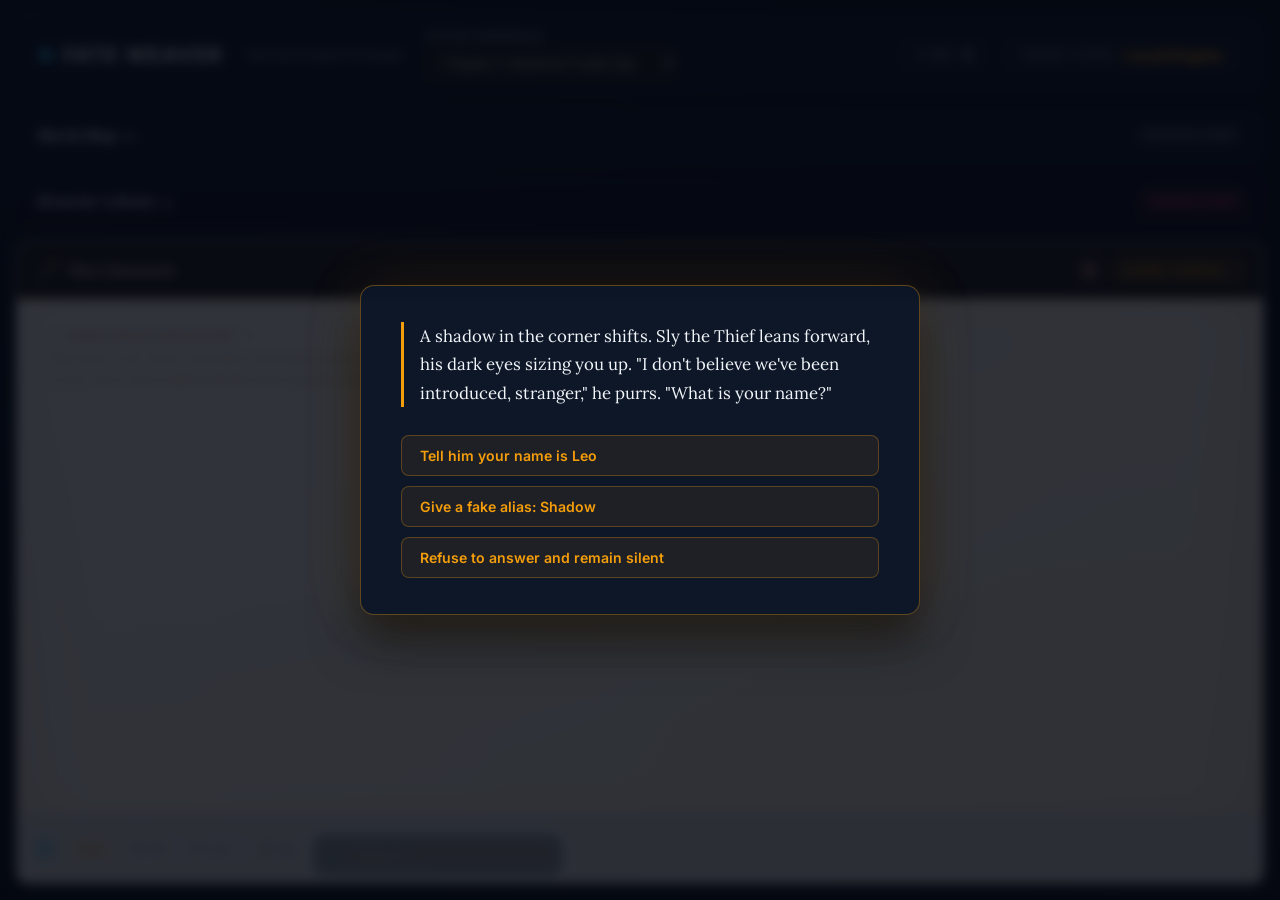
==== commit adcd099d: "feat: Merge Game Channel into Chronicle — single parchment surface, book-aesthetic log styles, inlin" ====
--- a/index.html
+++ b/index.html
@@ -36,77 +36,28 @@
             </div>
         </header>
 
-        <!-- Main Workspace -->
+        <!-- Main Workspace: single-column, Chronicle is the primary surface -->
         <main class="app-main">
-            <!-- Left Column: Full-Height Game Terminal -->
-            <section class="panel game-panel">
-                <div class="panel-header">
-                    <h2>Game Channel</h2>
-                    <span class="badge">Live Terminal</span>
-                </div>
-                <div class="terminal-output" id="terminal-output">
-                    <!-- Logs will be appended here -->
-                </div>
-                <!-- AutoPlay Popover (anchored above ▶ button) -->
-                <div class="popover" id="popover-autoplay" role="dialog" aria-label="AutoPlay settings">
-                    <div class="popover-header">&#9654; AutoPlay</div>
-                    <div class="popover-body">
-                        <div class="popover-speed-row">
-                            <label for="autoplay-speed" class="popover-speed-label">Speed</label>
-                            <input type="range" id="autoplay-speed" min="1000" max="10000" step="500" value="4000" class="autoplay-slider">
-                            <span id="autoplay-speed-label" class="autoplay-speed-value">4.0s</span>
-                        </div>
-                    </div>
-                    <button id="autoplay-start" class="popover-action">&#9654; Start AutoPlay</button>
-                </div>
-
-                <!-- Compact Tape-Recorder Action Bar -->
-                <div class="action-bar-compact">
-                    <!-- AutoPlay toggle (opens popover when stopped, stops immediately when running) -->
-                    <button id="autoplay-toggle" class="btn-compact btn-autoplay-icon" title="AutoPlay">&#9654;</button>
-
-                    <!-- Direction shortcuts (dynamic, filled by updateUI) -->
-                    <div class="dir-buttons" id="dir-buttons"></div>
-
-                    <!-- Action shortcuts -->
-                    <div class="action-shortcut-buttons" id="action-buttons">
-                        <!-- Dynamic action buttons appear here -->
-                    </div>
-
-                    <!-- Text input -->
-                    <form id="command-form" class="command-form">
-                        <span class="prompt">&gt;</span>
-                        <input type="text" id="command-input" placeholder="Command..." autocomplete="off">
-                    </form>
-                </div>
-            </section>
-
-            <!-- Right Column: Map, Brain, and Chronicle -->
             <section class="panel-group">
-                <!-- Top: World Map Visualization -->
+                <!-- Collapsible: World Map -->
                 <div class="panel map-panel collapsed">
                     <div class="panel-header">
                         <h2>World Map</h2>
                         <span class="badge secondary">Physics Layer</span>
                     </div>
                     <div class="map-viewport">
-                        <div class="map-connections" id="map-connections">
-                            <!-- Visual lines connecting nodes -->
-                        </div>
-                        <div class="map-nodes" id="map-nodes">
-                            <!-- Map rooms will be rendered here dynamically -->
-                        </div>
+                        <div class="map-connections" id="map-connections"></div>
+                        <div class="map-nodes" id="map-nodes"></div>
                     </div>
                 </div>
 
-                <!-- Middle: Director's Brain (The Hidden Engine) -->
+                <!-- Collapsible: Director's Brain -->
                 <div class="panel director-panel collapsed">
                     <div class="panel-header">
                         <h2>Director's Brain</h2>
                         <span class="badge danger">Hidden Layer</span>
                     </div>
                     <div class="director-dashboard">
-                        <!-- Top Row: Story Progression -->
                         <div class="dashboard-row-progression">
                             <div class="metric objective-metric">
                                 <span class="metric-label">Active Milestone Target</span>
@@ -121,13 +72,9 @@
                             </div>
                             <div class="metric milestones-metric-container">
                                 <span class="metric-label">Story Milestones Progress</span>
-                                <div id="story-milestones-list" class="story-milestones-list-horizontal">
-                                    <!-- Dynamic checklist of milestones -->
-                                </div>
+                                <div id="story-milestones-list" class="story-milestones-list-horizontal"></div>
                             </div>
                         </div>
-
-                        <!-- Bottom Row: Diagnostics -->
                         <div class="dashboard-grid-horizontal">
                             <div class="metric mode-metric">
                                 <span class="metric-label">Engine Mode</span>
@@ -135,36 +82,58 @@
                             </div>
                             <div class="metric utilities-metric">
                                 <span class="metric-label">NPC Utility Monitoring</span>
-                                <div id="actor-utilities-list" class="actor-utilities-list-horizontal">
-                                    <!-- Dynamic NPC desires will be injected here -->
-                                </div>
+                                <div id="actor-utilities-list" class="actor-utilities-list-horizontal"></div>
                             </div>
                             <div class="metric nudges-metric">
-                                <span class="metric-label">Active Nudges & Interventions</span>
-                                <div class="nudges-log" id="nudges-log">
-                                    <!-- Dynamic Director thoughts -->
-                                </div>
+                                <span class="metric-label">Active Nudges &amp; Interventions</span>
+                                <div class="nudges-log" id="nudges-log"></div>
                             </div>
                         </div>
                     </div>
                 </div>
 
-                <!-- Bottom: The Writer's Book Panel (Chronicle) -->
+                <!-- The Chronicle — primary game surface -->
                 <div class="panel book-panel">
-                    <div class="panel-header">
-                        <div style="display: flex; align-items: center; gap: 8px;">
+                    <div class="panel-header book-panel-header">
+                        <div style="display:flex;align-items:center;gap:8px;">
                             <span class="quill-icon" id="quill-icon">🖋️</span>
                             <h2>The Chronicle</h2>
                         </div>
-                        <div style="display: flex; align-items: center; gap: 10px;">
+                        <div style="display:flex;align-items:center;gap:10px;">
                             <button id="tts-toggle" class="btn-icon" title="Toggle Narrator Voice">🔊</button>
                             <span class="badge secondary" id="writer-status">Scribe Idle</span>
                         </div>
                     </div>
+
+                    <!-- Parchment surface: turn-groups (logs + prose) scroll here -->
                     <div class="book-content" id="book-content">
-                        <div class="book-pages" id="book-pages">
-                            <p class="book-placeholder">The pages are blank. Begin the journey to write the chronicle...</p>
+                        <div id="terminal-output"></div>
+                        <!-- Hidden sink kept for typewriteText DOM reference -->
+                        <div id="book-pages" style="display:none"></div>
+                    </div>
+
+                    <!-- AutoPlay Popover (anchored above ▶) -->
+                    <div class="popover" id="popover-autoplay" role="dialog" aria-label="AutoPlay settings">
+                        <div class="popover-header">&#9654; AutoPlay</div>
+                        <div class="popover-body">
+                            <div class="popover-speed-row">
+                                <label for="autoplay-speed" class="popover-speed-label">Speed</label>
+                                <input type="range" id="autoplay-speed" min="1000" max="10000" step="500" value="4000" class="autoplay-slider">
+                                <span id="autoplay-speed-label" class="autoplay-speed-value">4.0s</span>
+                            </div>
                         </div>
+                        <button id="autoplay-start" class="popover-action">&#9654; Start AutoPlay</button>
+                    </div>
+
+                    <!-- Compact Tape-Recorder Input Bar -->
+                    <div class="action-bar-compact">
+                        <button id="autoplay-toggle" class="btn-compact btn-autoplay-icon" title="AutoPlay">&#9654;</button>
+                        <div class="dir-buttons" id="dir-buttons"></div>
+                        <div class="action-shortcut-buttons" id="action-buttons"></div>
+                        <form id="command-form" class="command-form">
+                            <span class="prompt">&gt;</span>
+                            <input type="text" id="command-input" placeholder="Command..." autocomplete="off">
+                        </form>
                     </div>
                 </div>
             </section>
--- a/style.css
+++ b/style.css
@@ -151,21 +151,23 @@
     text-shadow: 0 0 8px rgba(16, 185, 129, 0.2);
 }
 
-/* Layout Main structure */
+/* Layout Main structure — single column; Chronicle is the full surface */
 .app-main {
-    display: grid;
-    grid-template-columns: 1fr 1.2fr;
-    gap: 16px;
+    display: flex;
+    flex-direction: column;
     flex-grow: 1;
     min-height: 0;
 }
 
+
 .panel-group {
     display: flex;
     flex-direction: column;
-    gap: 16px;
+    gap: 12px;
+    flex-grow: 1;
     min-height: 0;
 }
+
 
 /* Panel Design */
 .panel {
@@ -216,58 +218,98 @@
     border-color: rgba(244, 63, 94, 0.2);
 }
 
-/* Left panel (Game Channel Console) */
-.game-panel {
-    flex-grow: 1;
-}
-
-.terminal-output {
-    flex-grow: 1;
-    overflow-y: auto;
-    padding: 20px;
-    font-family: 'Fira Code', monospace;
+/* Game panel is removed — Chronicle is the primary surface */
+
+/* terminal-output lives inside book-content (parchment background)
+   so it must be transparent and inherit the book font */
+#terminal-output {
+    padding: 24px 32px 40px;  /* bottom pad: clear the action bar */
+    display: flex;
+    flex-direction: column;
+    gap: 0;
+}
+
+/* Each turn's block of logs + chronicle paragraph */
+.turn-group {
+    padding-bottom: 16px;
+    margin-bottom: 8px;
+    border-bottom: 1px solid rgba(180, 140, 80, 0.12);
+}
+
+.turn-group:last-child {
+    border-bottom: none;
+}
+
+.turn-group > p {
+    margin-bottom: 3px;
+}
+
+/* ── Stage direction: system/meta messages ── */
+.log-system {
+    font-family: 'Lora', Georgia, serif;
+    font-size: 0.78rem;
+    font-style: italic;
+    color: #a8977e;
+    margin: 2px 0;
+    line-height: 1.5;
+    opacity: 0.85;
+}
+
+/* ── Player action ── */
+.log-player {
+    font-family: 'Lora', Georgia, serif;
     font-size: 0.85rem;
-    line-height: 1.6;
-    display: flex;
-    flex-direction: column;
-    gap: 12px;
-}
-
-.terminal-output p {
-    margin-bottom: 4px;
-}
-
-.log-system {
-    color: var(--text-secondary);
-}
-
-.log-player {
-    color: var(--accent-blue);
-    border-left: 2px solid var(--accent-blue);
-    padding-left: 8px;
-}
-
+    color: #3d2b1f;
+    font-weight: 600;
+    margin: 4px 0;
+    padding-left: 14px;
+    border-left: 2px solid rgba(120, 80, 40, 0.35);
+    line-height: 1.55;
+}
+
+/* ── NPC speech / action ── */
 .log-npc {
-    color: var(--accent-amber);
-    border-left: 2px solid var(--accent-amber);
-    padding-left: 8px;
-}
-
+    font-family: 'Lora', Georgia, serif;
+    font-size: 0.85rem;
+    font-style: italic;
+    color: #5c3d1e;
+    margin: 4px 0;
+    padding-left: 14px;
+    border-left: 2px solid rgba(180, 120, 60, 0.3);
+    line-height: 1.55;
+}
+
+/* ── Story event (milestone, discovery) ── */
 .log-event {
-    color: var(--accent-green);
-    background: rgba(16, 185, 129, 0.05);
-    padding: 8px 12px;
-    border-radius: 6px;
-}
-
+    font-family: 'Lora', Georgia, serif;
+    font-size: 0.82rem;
+    color: #4a5c35;
+    font-variant: small-caps;
+    letter-spacing: 0.03em;
+    margin: 5px 0;
+    padding: 4px 0 4px 14px;
+    border-left: 2px solid rgba(80, 110, 50, 0.35);
+    background: none;
+    border-radius: 0;
+    line-height: 1.55;
+}
+
+/* ── Director fate-shift announcement ── */
 .log-director-announce {
-    color: var(--accent-red);
-    background: rgba(244, 63, 94, 0.05);
-    padding: 8px 12px;
-    border-radius: 6px;
+    font-family: 'Lora', Georgia, serif;
+    font-size: 0.82rem;
+    font-style: italic;
     font-weight: 600;
-}
-
+    color: #6b2e2e;
+    margin: 5px 0;
+    padding: 5px 10px 5px 14px;
+    border-left: 2px solid rgba(160, 60, 60, 0.4);
+    background: rgba(160, 60, 60, 0.04);
+    border-radius: 0 4px 4px 0;
+    line-height: 1.55;
+}
+
+/* ── Omniscient narrator (hidden in the log but woven into prose) ── */
 .log-narrator {
     display: none;
 }
@@ -489,13 +531,7 @@
    INTERLEAVED CHRONICLE IN GAME CHANNEL
    ===================================================== */
 
-/* Container for all log lines + chronicle of one turn */
-.turn-group {
-    display: flex;
-    flex-direction: column;
-    gap: 2px;
-    padding-bottom: 4px;
-}
+
 
 /* Ornamental divider between log lines and chronicle prose */
 .chronicle-divider {
@@ -519,18 +555,19 @@
     margin: 0 10px;
 }
 
-/* The chronicle prose paragraph rendered inline */
+/* The chronicle prose paragraph rendered inline — primary reading surface */
 .chronicle-inline {
     font-family: 'Lora', 'Georgia', serif;
-    font-size: 0.9rem;
-    line-height: 1.85;
-    color: #9c7c4a;
+    font-size: 0.97rem;
+    line-height: 1.95;
+    color: #5a3e1e;          /* rich warm sepia */
     font-style: italic;
-    padding: 8px 14px 10px;
-    margin: 0;
-    background: rgba(180, 140, 80, 0.04);
-    border-left: 2px solid rgba(180, 140, 80, 0.2);
-    border-radius: 0 4px 4px 0;
+    padding: 14px 18px 16px;
+    margin: 10px 0 4px;
+    background: rgba(160, 120, 60, 0.05);
+    border-left: 3px solid rgba(160, 120, 60, 0.3);
+    border-radius: 0 6px 6px 0;
+    text-align: justify;
     animation: fadeInParagraph 0.5s cubic-bezier(0.16, 1, 0.3, 1) forwards;
 }
 
@@ -1061,13 +1098,17 @@
 
 /* --- THE CHRONICLE / WRITER PANEL --- */
 .book-panel {
-    flex-grow: 1.8;
+    flex-grow: 1;   /* fill all remaining space in the panel-group */
+    min-height: 0;
     border: 1px solid #d8cea6 !important;
     background: #fdfbf7 !important;
     box-shadow: 
         inset 0 0 30px rgba(0, 0, 0, 0.02),
         0 10px 30px rgba(0, 0, 0, 0.15) !important;
-}
+    /* book-panel also contains the action bar — prevent overflow */
+    overflow: hidden;
+}
+
 
 .book-panel .panel-header {
     background: #221c18 !important;
@@ -1079,7 +1120,7 @@
     font-family: 'Lora', 'Georgia', serif;
 }
 
-/* Collapsible Panels */
+/* Collapsible Panels — all panel headers are clickable except book-panel */
 .panel.collapsed {
     flex-grow: 0 !important;
     flex-shrink: 0 !important;
@@ -1087,12 +1128,13 @@
 .panel.collapsed > *:not(.panel-header) {
     display: none !important;
 }
-.panel:not(.game-panel) .panel-header {
+/* All panel headers except the chronicle are click-to-collapse */
+.panel:not(.book-panel) .panel-header {
     cursor: pointer;
     user-select: none;
     transition: background-color 0.2s ease;
 }
-.panel:not(.game-panel) .panel-header:hover {
+.panel:not(.book-panel) .panel-header:hover {
     background: rgba(255, 255, 255, 0.03);
 }
 .fold-arrow {
@@ -1109,20 +1151,22 @@
 .book-content {
     flex-grow: 1;
     overflow-y: auto;
-    padding: 26px 32px;
+    padding: 0;   /* padding is handled by #terminal-output inside */
     font-family: 'Lora', 'Georgia', serif;
     font-size: 0.94rem;
     line-height: 1.9;
-    color: #1c1917; /* Warm, rich soft black */
+    color: #1c1917;
     position: relative;
-    background-color: #f7f3e8; /* Natural warm paper cream */
+    background-color: #f7f3e8;
     background-image: 
         radial-gradient(at 0% 0%, rgba(255, 255, 255, 0.6) 0px, transparent 70%),
         radial-gradient(at 100% 100%, rgba(220, 205, 175, 0.2) 0px, transparent 65%),
         linear-gradient(to right, rgba(0, 0, 0, 0.04) 0%, transparent 6%, transparent 94%, rgba(0, 0, 0, 0.04) 100%);
     box-shadow: inset 0 0 40px rgba(139, 92, 26, 0.05);
     scrollbar-width: thin;
-}
+    scrollbar-color: rgba(180, 140, 80, 0.3) transparent;
+}
+
 
 .book-pages {
     max-width: 100%;
